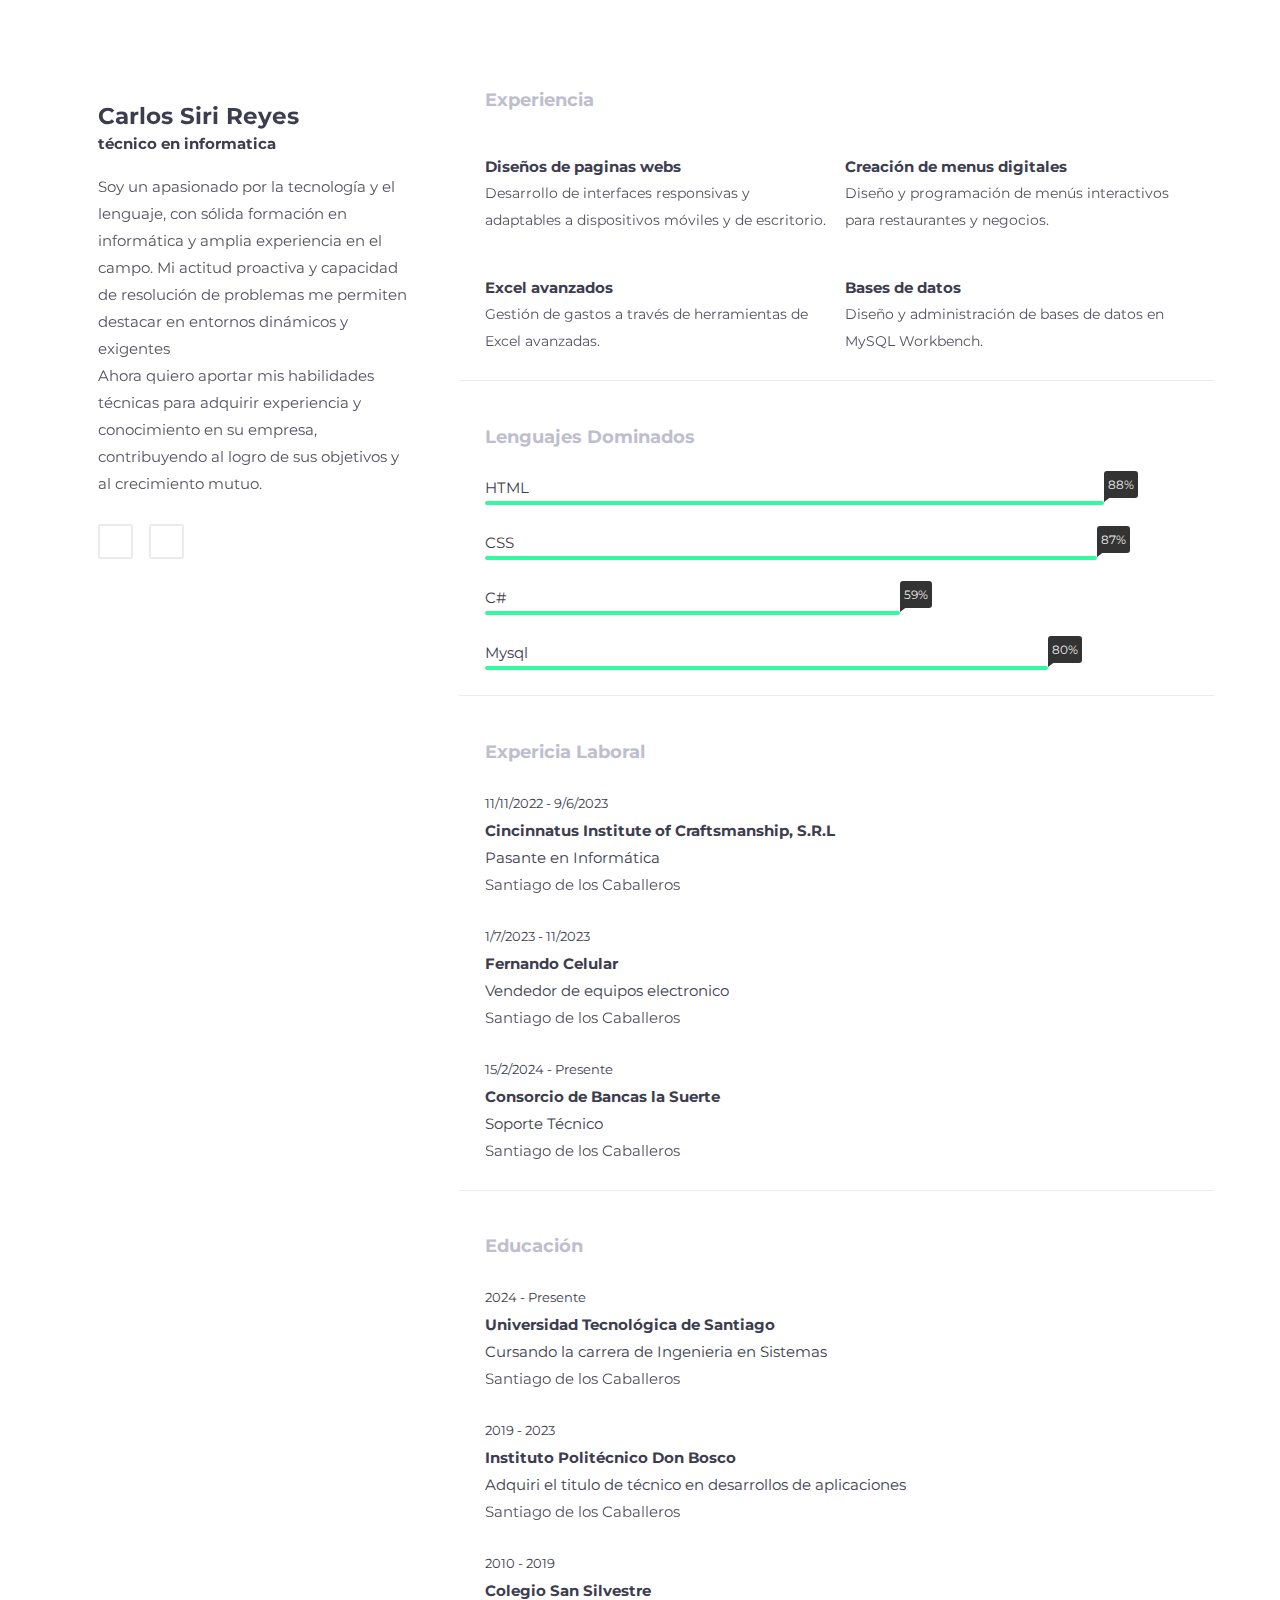
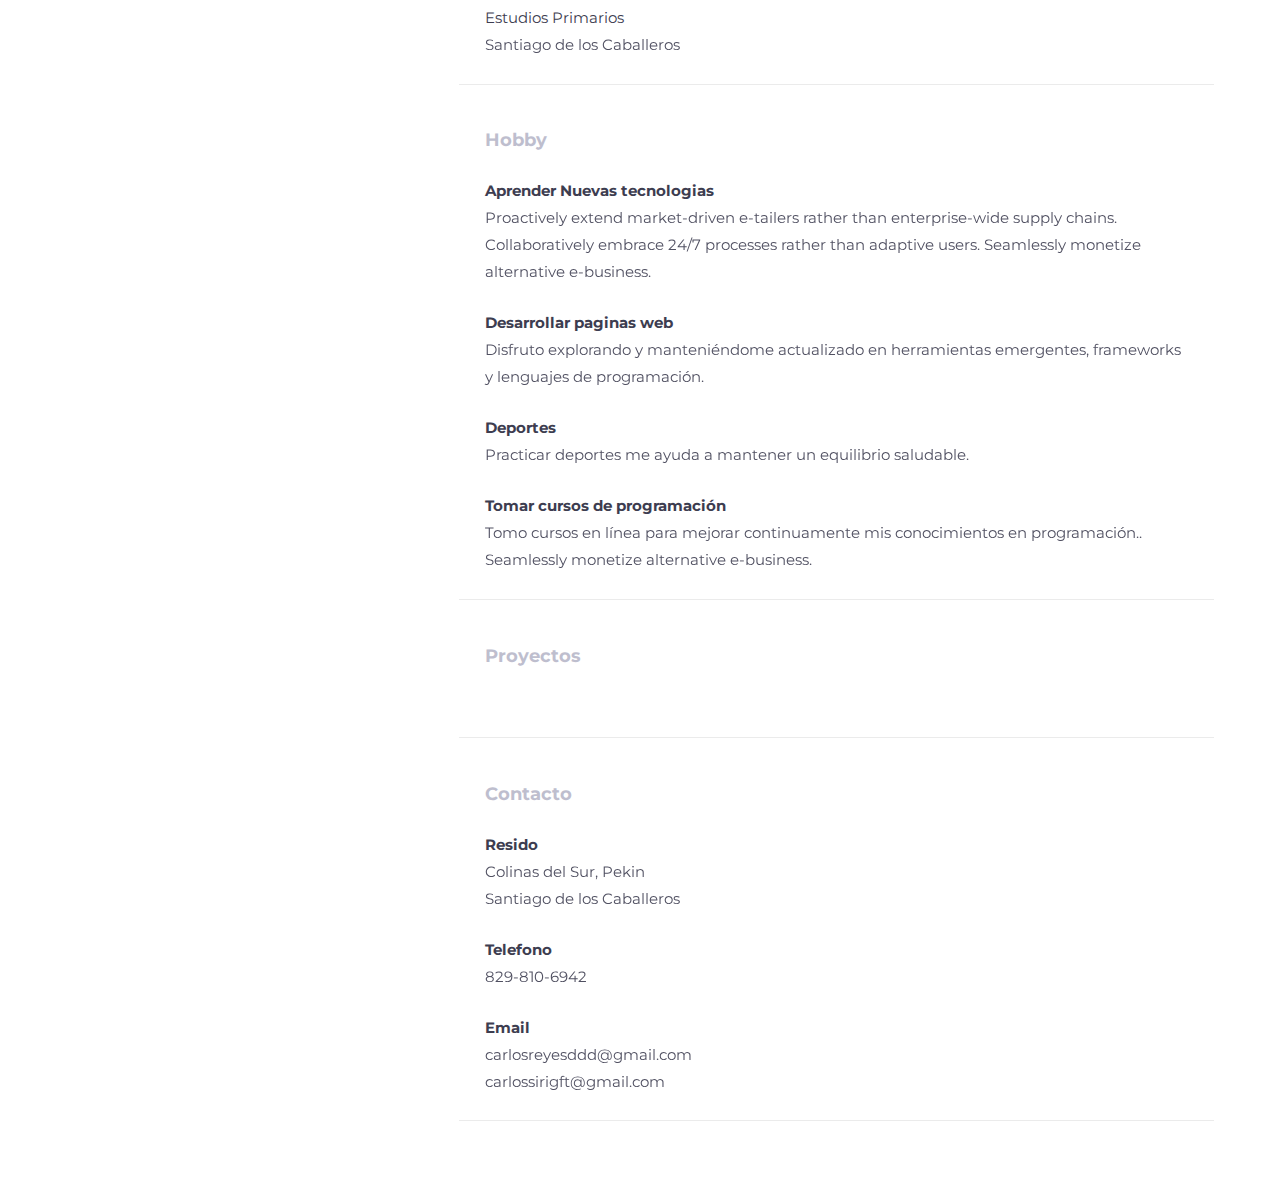
==== index.html @ e286da27 "Add files via upload" ====
<!DOCTYPE html>
<html lang="en">
<head>
    <meta charset="UTF-8">
    <meta http-equiv="X-UA-Compatible" content="IE=edge">
    <meta name="viewport" content="width=device-width, initial-scale=1.0">
    <title>Portafolios</title>

    <!--GOOGLE FONTS-->
    <link rel="preconnect" href="https://fonts.googleapis.com">
    <link rel="preconnect" href="https://fonts.gstatic.com" crossorigin>
    <link href="https://fonts.googleapis.com/css2?family=Montserrat:wght@200;300;400;500;600;700;800;900&display=swap" rel="stylesheet">

    <!--Op Icons-->
     
    <link href="https://cdn.jsdelivr.net/gh/codeOpacity/op_icons@main/op_icons.all.min.css" rel="stylesheet">
                    
    <!--Main Styling-->
    <link rel="stylesheet" href="Estilo.css">
</head>
<body>
    <div class="container">
        <div class="main grid">
            <aside class="sidebar">
                <div class="profile">
                    <div class="profile_img">
                        <img src="img/Perfil (1).png" alt="">
                    </div>
                    <div class="profile_header">
                        <h2>Carlos Siri Reyes</h2>
                        <h4>técnico en informatica</h4>
                    </div>
                    <div class="profile_content">
                        <p>Soy un apasionado por la tecnología y el lenguaje, con sólida formación en informática y amplia experiencia en el campo.
                            Mi actitud proactiva y capacidad de resolución de problemas me permiten destacar en entornos dinámicos y exigentes 
                        </p>
                        <p>Ahora quiero aportar mis habilidades técnicas para adquirir experiencia y conocimiento en su empresa, 
                            contribuyendo al logro de sus objetivos y al crecimiento mutuo.
                        </p>
                    </div>
                    <div class="profile_signature">
                        <img src="./asset/signature.webp" alt="">
                    </div>
                    <div class="profile_links">
                        <a href="tel:1829-810-6942>18298106942"><span class="op-phone-incoming"></span></a>
                        <a href="https://wa.me/+18298106942"><span class="op-message-circle"></span></a>
                    </div>
                </div>
            </aside>

            <main class="wrapper">
                <!--Expertise Section-->
                <section class="expertise">
                    <h2 class="sec_title">Experiencia</h2>
                    <div class="grid col_2">
                        <div class="expertise_item">
                            <h4>Diseños de paginas webs</h4>
                            <p>Desarrollo de interfaces responsivas y adaptables a dispositivos móviles y de escritorio.</p>
                        </div>
                        <div class="expertise_item">
                            <h4>Creación de menus digitales</h4>
                            <p>Diseño y programación de menús interactivos para restaurantes y negocios.</p>
                        </div>
                        <div class="expertise_item">
                            <h4>Excel avanzados</h4>
                            <p>Gestión de gastos a través de herramientas de Excel avanzadas.</p>
                        </div>
                        <div class="expertise_item">
                            <h4>Bases de datos</h4>
                            <p>Diseño y administración de bases de datos en MySQL Workbench.</p>
                        </div>
                    </div>
                </section>

                <!--Skill Section-->
                <section class="skills">
                    <h2 class="sec_title">Lenguajes Dominados</h2>
                    <div class="progress_wrapper">
                        <div class="progress_item">
                            <h4>HTML</h4>
                            <div class="progress_bar">
                                <div class="progress" style="width: 88%;"><span class="progress_tooltip">88%</span></div>
                            </div>
                        </div>
                        <div class="progress_item">
                            <h4>CSS</h4>
                            <div class="progress_bar">
                                <div class="progress" style="width: 87%;"><span class="progress_tooltip">87%</span></div>
                            </div>
                        </div>
                        <div class="progress_item">
                            <h4>C#</h4>
                            <div class="progress_bar">
                                <div class="progress" style="width: 59%;"><span class="progress_tooltip">59%</span></div>
                            </div>
                        </div>
                        <div class="progress_item">
                            <h4>Mysql</h4>
                            <div class="progress_bar">
                                <div class="progress" style="width: 80%;"><span class="progress_tooltip">80%</span></div>
                            </div>
                        </div>
                    </div>
                </section>

                <!--Experience Section-->
                <section class="experience">
                    <h2 class="sec_title">Expericia Laboral</h2>
                    <div class="work_timeline">
                        <div class="work_item">
                            <small>11/11/2022 - 9/6/2023</small>
                            <h4>Cincinnatus Institute of Craftsmanship, S.R.L</h4>
                            <span>Pasante en Informática</span>
                            <p>Santiago de los Caballeros</p>
                        </div>
                        <div class="work_item">
                            <small>1/7/2023 - 11/2023</small>
                            <h4>Fernando Celular</h4>
                            <span>Vendedor de equipos electronico</span>
                            <p>Santiago de los Caballeros</p>
                        </div>
                        <div class="work_item">
                            <small>15/2/2024 - Presente</small>
                            <h4>Consorcio de Bancas la Suerte</h4>
                            <span>Soporte Técnico</span>
                            <p>Santiago de los Caballeros</p>
                        </div>
                    </div>
                </section>

                <!--Education Section-->
                <section class="education">
                    <h2 class="sec_title">Educación</h2>
                    <div class="education_timeline">
                        <div class="education_item">
                            <small>2024 - Presente</small>
                            <h4>Universidad Tecnológica de Santiago</h4>
                            <span>Cursando la carrera de Ingenieria en Sistemas</span>
                            <p>Santiago de los Caballeros</p>
                        </div>
                        <div class="education_item">
                            <small>2019 - 2023</small>
                            <h4>Instituto Politécnico Don Bosco</h4>
                            <span>Adquiri el titulo de técnico en desarrollos de aplicaciones</span>
                            <p>Santiago de los Caballeros</p>
                        </div>
                        <div class="education_item">
                            <small>2010 - 2019</small>
                            <h4>Colegio San Silvestre</h4>
                            <span>Estudios Primarios</span>
                            <p>Santiago de los Caballeros</p>
                        </div>
                    </div>
                </section>

                <!--Interest Section-->
                <section class="interest">
                    <h2 class="sec_title">Hobby</h2>
                    <div class="interest_timeline">
                        <div class="interest_item">
                            <h4>Aprender Nuevas tecnologias </h4>
                            <p>Proactively extend market-driven e-tailers rather than enterprise-wide supply chains. Collaboratively embrace 24/7 processes rather than adaptive users. Seamlessly monetize alternative e-business.</p>
                        </div>
                        <div class="interest_item">
                            <h4>Desarrollar paginas web</h4>
                            <p>Disfruto explorando y manteniéndome actualizado en herramientas emergentes, frameworks y lenguajes de programación.</p>
                        </div>
                        <div class="interest_item">
                            <h4>Deportes</h4>
                            <p> Practicar deportes me ayuda a mantener un equilibrio saludable.</p>
                        </div>
                        <div class="interest_item">
                            <h4>Tomar cursos de programación</h4>
                            <p>Tomo cursos en línea para mejorar continuamente mis conocimientos en programación.. Seamlessly monetize alternative e-business.</p>
                        </div>
                    </div>
                </section>

                <!--Portfolio Section  -->
                <section class="portfolio">
                    <h2 class="sec_title">Proyectos</h2>
                    <div class="grid col_2">
                        <a href="#0" class="project_img">
                            <img src="img/1.png" alt="">
                            <div class="project_details">
                                <h4>Diseño para redes</h4>
                                <small>Cliente Samy Sport</small>
                            </div>
                        </a>
                        <a href="#0" class="project_img">
                            <img src="img/Corporación Zona Franca Santiago - - Brave 3_11_2024 4_03_34 p. m..png" alt="">
                            <div class="project_details">
                                <h4>Diseño web</h4>
                                <small>Area de Nosotros Zona Franca</small>
                            </div>
                        </a>
                    </div>
                </section>

                <!--Contact section-->
                <section class="contact">
                    <h2 class="sec_title">Contacto</h2>
                    <div class="contact_item">
                        <h4>Resido</h4>
                        <p>Colinas del Sur, Pekin</p>
                        <p>Santiago de los Caballeros</p>
                    </div>
                    <div class="contact_item">
                        <h4>Telefono</h4>
                        <p>829-810-6942</p>
                    </div>
                    <div class="contact_item">
                        <h4>Email</h4>
                        <p>carlosreyesddd@gmail.com</p>
                        <p>carlossirigft@gmail.com</p>
                    </div>
                </section>
            </main>
        </div>
    </div>
</body>
</html>
---- Estilo.css ----
/*VARIABLES*/
:root {
    --primary: #3d3d50;
    --secondary: #31fa9f;
    --light: #ebebeb;
    --dark: #333;
    --gray: #bebece;
    --hover: all .3s ease-out;
  }
  
  /*GLOBAL*/
  * {
    margin: 0;
    padding: 0;
    box-sizing: border-box;
  }
  body {
    background: url('./asset/pattern-bg.webp');
    background-attachment: fixed;
    height: 100%;
    min-height: 100vh;
    font-family: 'Montserrat', sans-serif;
    font-size: 15px;
    line-height: 1.8em;
    color: var(--primary);
    overflow-x: hidden;
  }
  a {
    text-decoration: none;
    color: var(--primary);
  }
  p {
    opacity: .9;
  }
  img {
    max-width: 100%;
    height: auto;
    vertical-align: middle;
  }
  section {
    padding: clamp(1rem,2vw,2rem);
    margin-bottom: 1rem;
    border-bottom: 1px solid var(--light);
  }
  
  .sec_title {
    font-size: 1.15rem;
    margin-bottom: 1rem;
    color: var(--gray);
  }
  
  [class*="_item"] {
    margin-top: 1.5rem;
  }
  
  /*Layout Grid*/
  
  .container {
    width: 100%;
    max-width: 1180px;
    padding: 0 1rem;
    margin: 60px auto;
  }
  .grid {
    display: grid;
    gap: 1rem;
  }
  
  /* Sidebar */
  
  .sidebar {
    position: relative;
  }
  .profile{
    position: sticky!important;
    top: 0;
    height: calc(100vh - 10px);
    padding:0 2rem;
    overflow-y: auto;
  }
  .profile::-webkit-scrollbar {
    width: 6px;
  }
  .profile_header {
    margin: 1rem 0;
  }
  
  .profile_links {
    display: flex;
  }
  .profile_links a {
    text-decoration: none;
    height: 35px;
    width: 35px;
    margin-right: 1rem;
    display: grid;
    place-items: center;
    font-size: 16px;
    color: var(--dark);
    border-radius: 2px;
    border: 2px solid var(--light);
  }
  .profile_links a:hover {
    transition: var(--hover);
    color: var(--secondary);
  }
  
  /*Expertise Section*/
  
  .expertise_item p{
    font-size: 0.875rem;
  }
  
  /*Skillls Section*/
  .progress_item h4 {
    font-weight: normal;
  }
  .progress_bar {
    position: relative;
    border-radius: 4px;
    height: 4px;
  }
  .progress {
    position: absolute;
    height: 100%;
    background: var(--secondary);
    z-index: 0;
    border-radius: 4px;
    text-align: right;
    animation: fromZero ease-in-out 1s;
  }
  @keyframes fromZero {
    from {
        width: 0;
    }
  }
  .progress_tooltip {
    position: absolute;
    top: -30px;
    padding: 0 .26rem;
    font-size: 12px;
    background: var(--dark);
    border-radius: 3px;
    color: var(--light);
  }
  .progress_tooltip::after{
    content: '';
    position: absolute;
    left: 0;
    bottom: -4px;
    border-top: 6px solid var(--dark);
    border-right: 8px solid transparent;
  }
  
  /*Portfolio Section*/
  .project_img {
    position: relative;
    display: block;
    text-decoration: none;
    color: var(--light);
  }
  .project_img img {
    width: 100%;
  }
  
  .project_img .project_details {
    position: absolute;
    bottom: .5rem;
    left: .5rem;
    background: linear-gradient(to right,rgba(84, 84, 84, 0.198),rgba(0, 0, 0, 0.5));
    padding: 1rem;
    opacity: 0;
    transition: var(--hover);
  }
  .project_img:hover .project_details {
    opacity: 1;
  }
  /*Contact Form Section*/
  input,textarea{
    display: block;
    width: 100%;
    padding: 15px;
    border: 1px solid var(--secondary);
    outline: 0;
  }
  ::placeholder {
    font-family: Montserrat;
  }
  button {
    background: var(--secondary);
    outline: none;
    border: none;
    padding: 13px 35px;
    color: var(--light);
    cursor: pointer;
    margin-top: 1rem;
    transition: var(--hover);
  }
  button:hover {
    opacity: .8;
  }
  
  /*FOOTER*/
  footer p{
    text-align: center;
  }
  
  /* Responsive */
  @media (min-width:768px) {
    .main.grid {
        grid-template-columns: 1fr 2fr;
    }
    .col_2 {
        grid-template-columns: repeat(2,1fr);
    }
  }
  
  
  
  
  
  
  
  
  
  
  
  
  
  
  /*  */
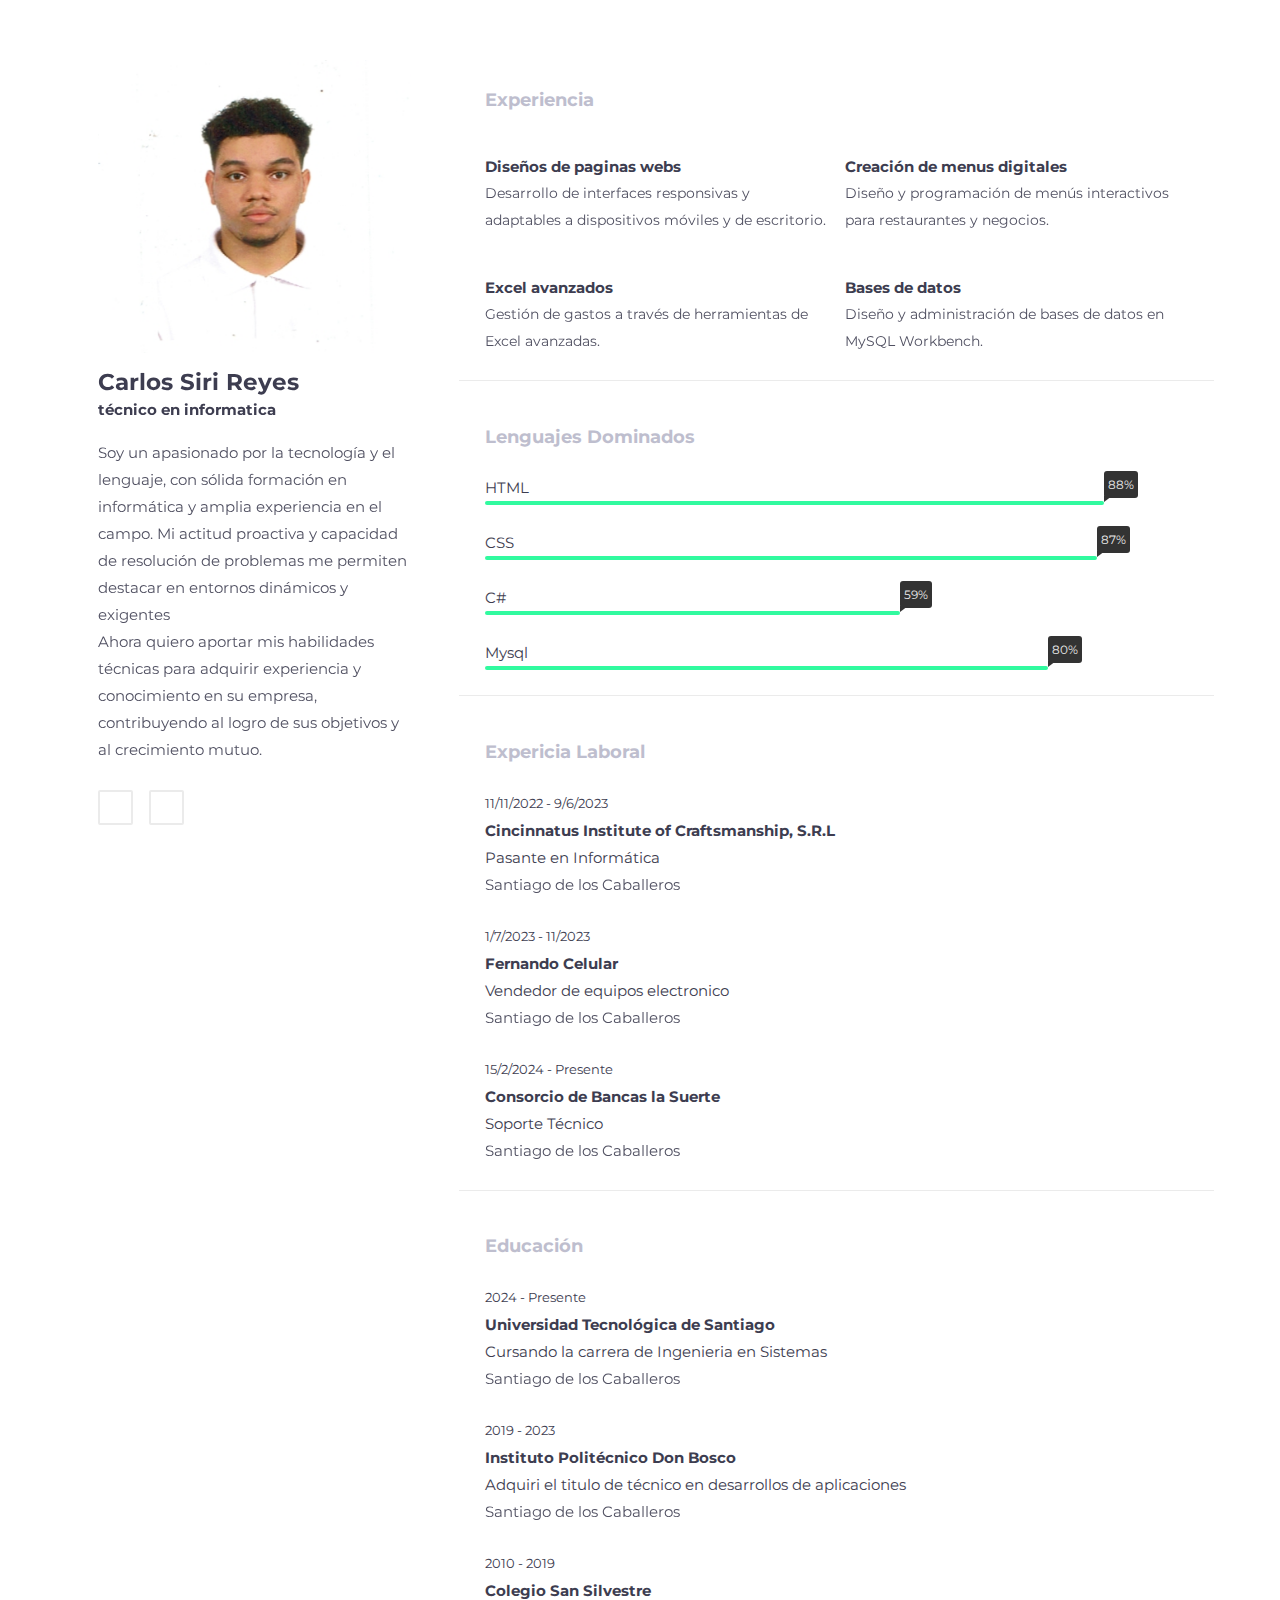
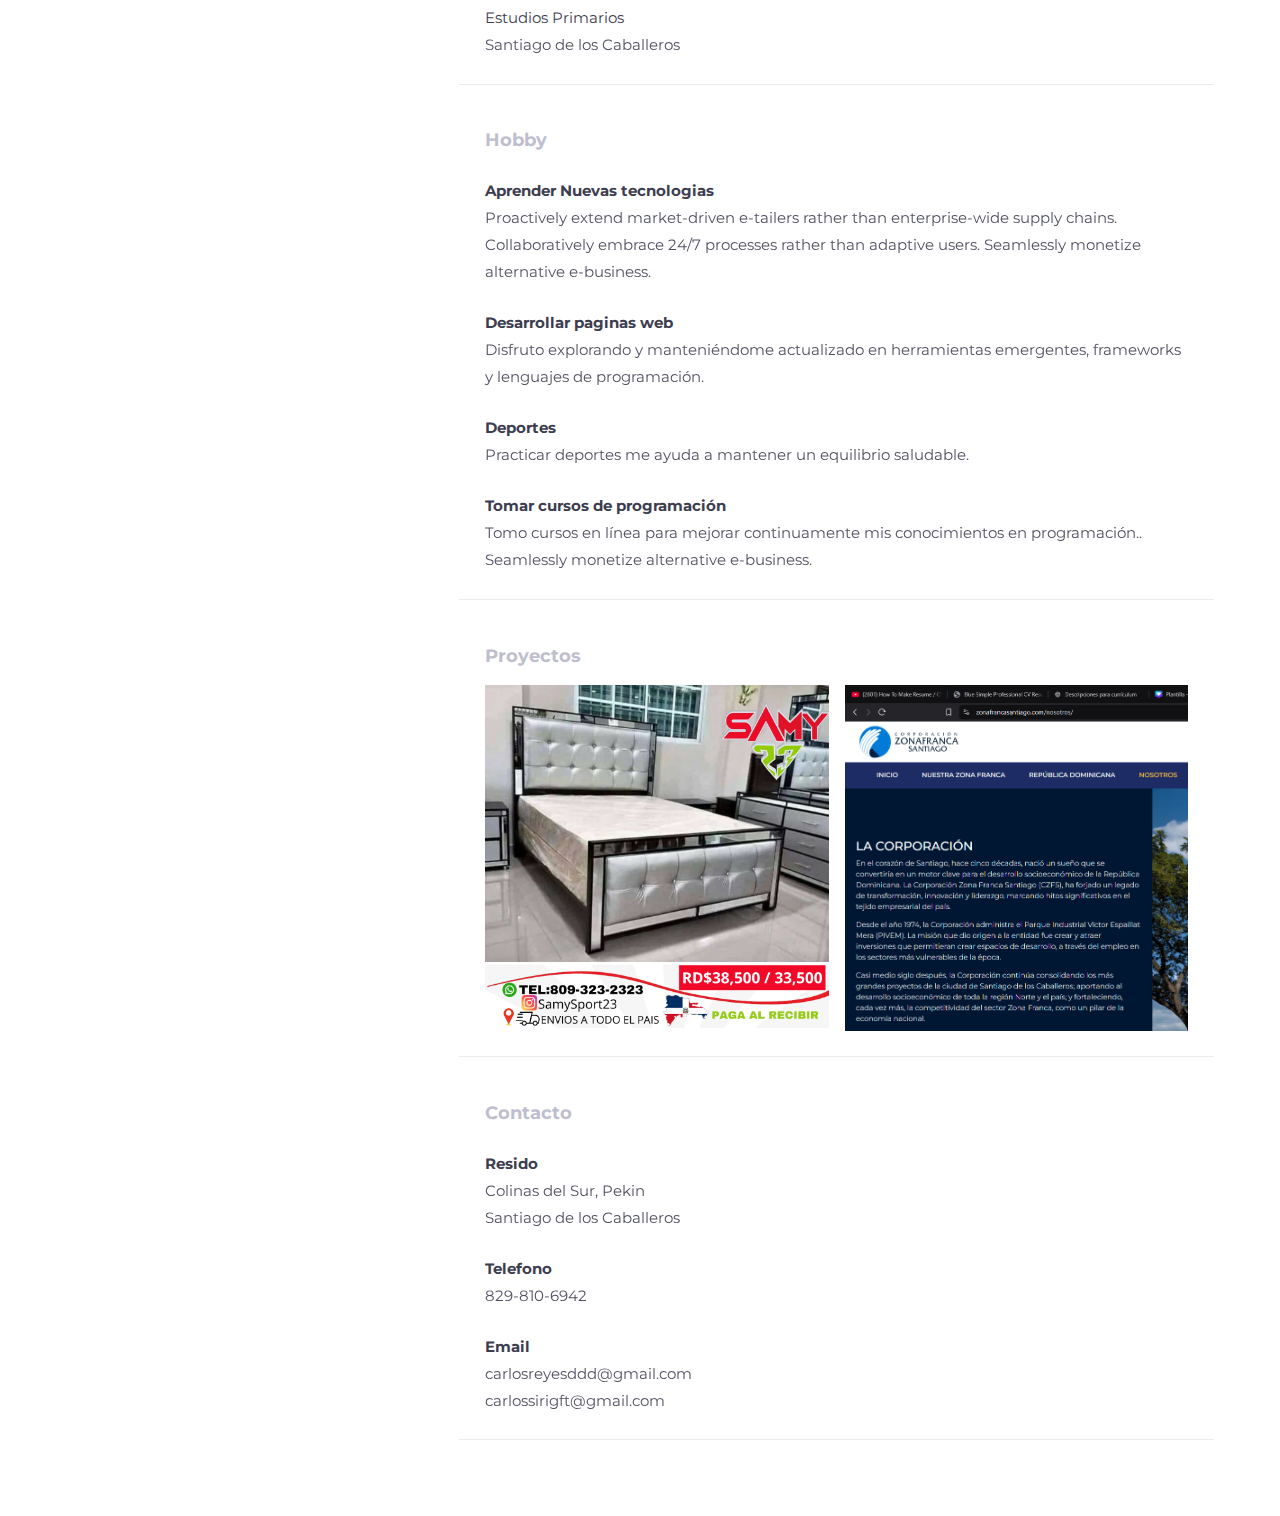
==== commit 210c5947: "Update index.html" ====
--- a/index.html
+++ b/index.html
@@ -24,7 +24,7 @@
             <aside class="sidebar">
                 <div class="profile">
                     <div class="profile_img">
-                        <img src="img/Perfil (1).png" alt="">
+                        <img src="Perfil (1).png" alt="">
                     </div>
                     <div class="profile_header">
                         <h2>Carlos Siri Reyes</h2>
@@ -181,14 +181,14 @@
                     <h2 class="sec_title">Proyectos</h2>
                     <div class="grid col_2">
                         <a href="#0" class="project_img">
-                            <img src="img/1.png" alt="">
+                            <img src="Perfil (2).png" alt="">
                             <div class="project_details">
                                 <h4>Diseño para redes</h4>
                                 <small>Cliente Samy Sport</small>
                             </div>
                         </a>
                         <a href="#0" class="project_img">
-                            <img src="img/Corporación Zona Franca Santiago - - Brave 3_11_2024 4_03_34 p. m..png" alt="">
+                            <img src="Perfil (3).png" alt="">
                             <div class="project_details">
                                 <h4>Diseño web</h4>
                                 <small>Area de Nosotros Zona Franca</small>
@@ -219,4 +219,4 @@
         </div>
     </div>
 </body>
-</html>+</html>
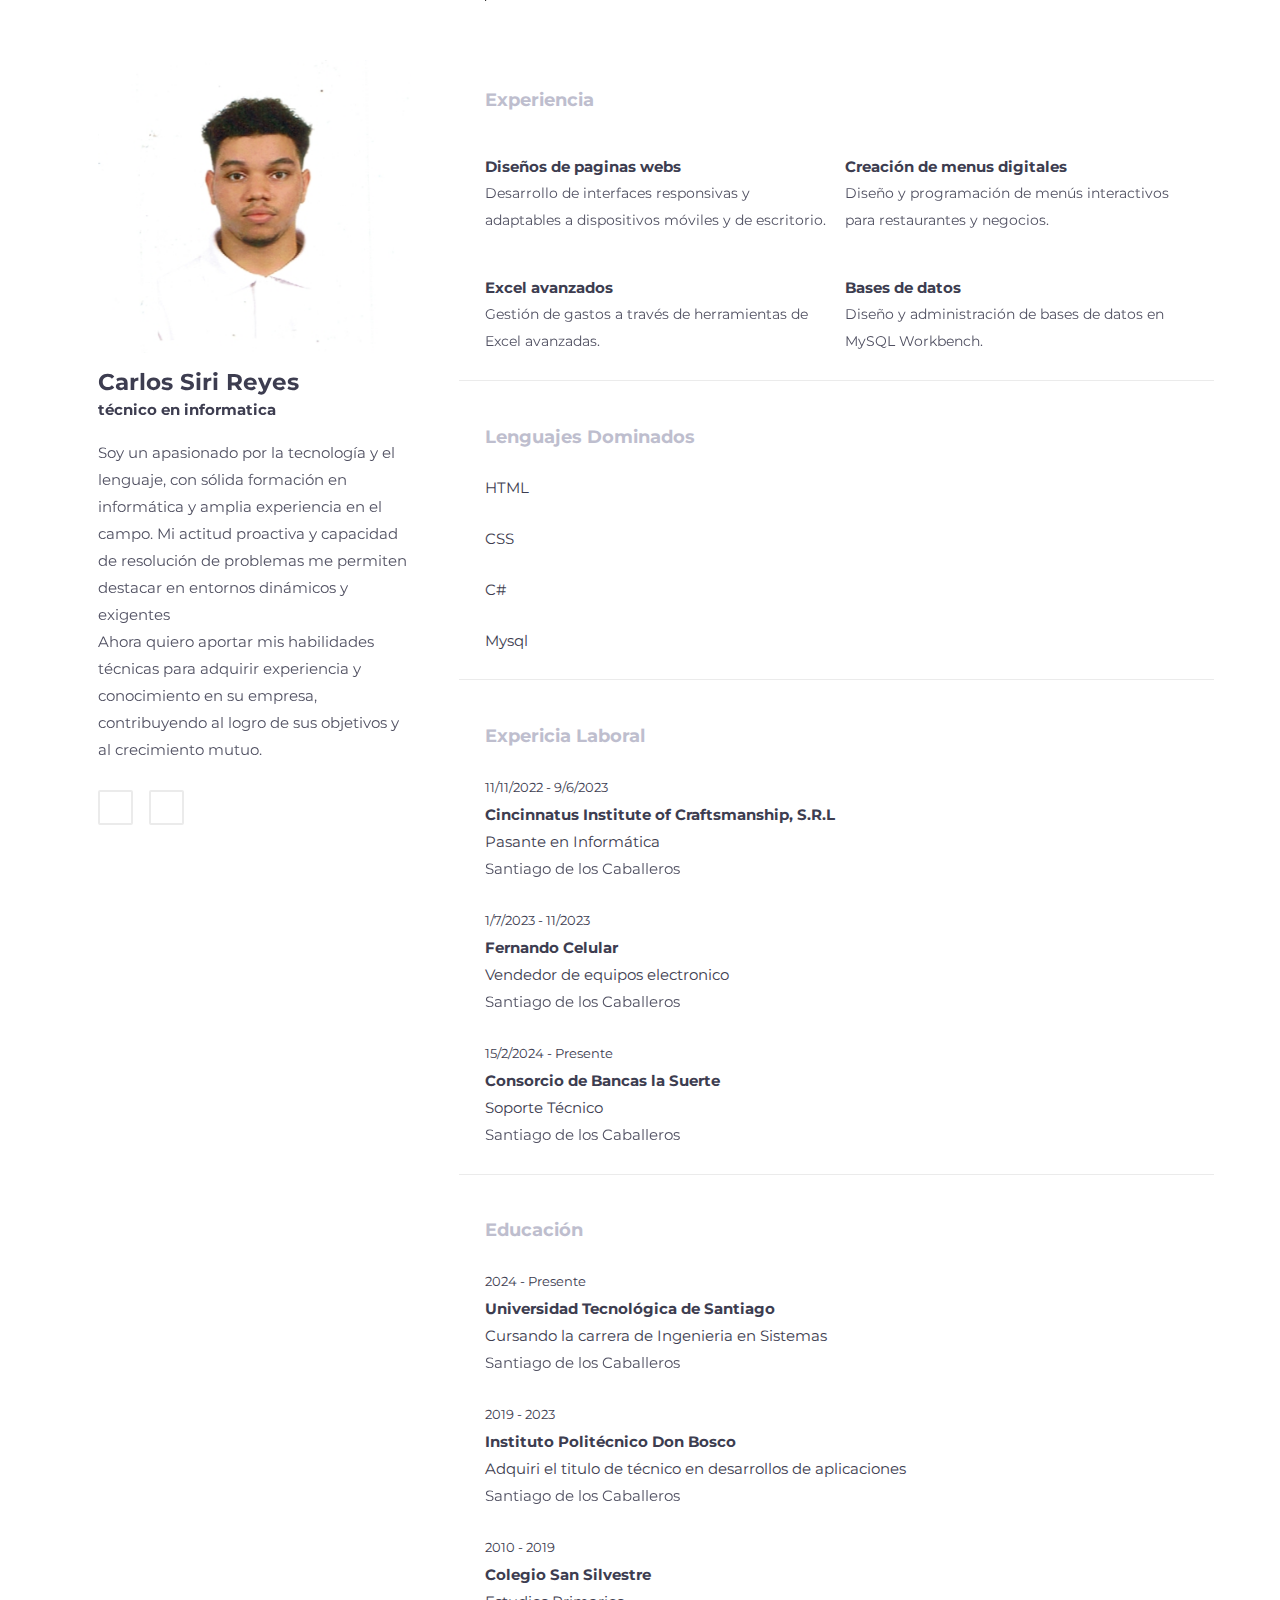
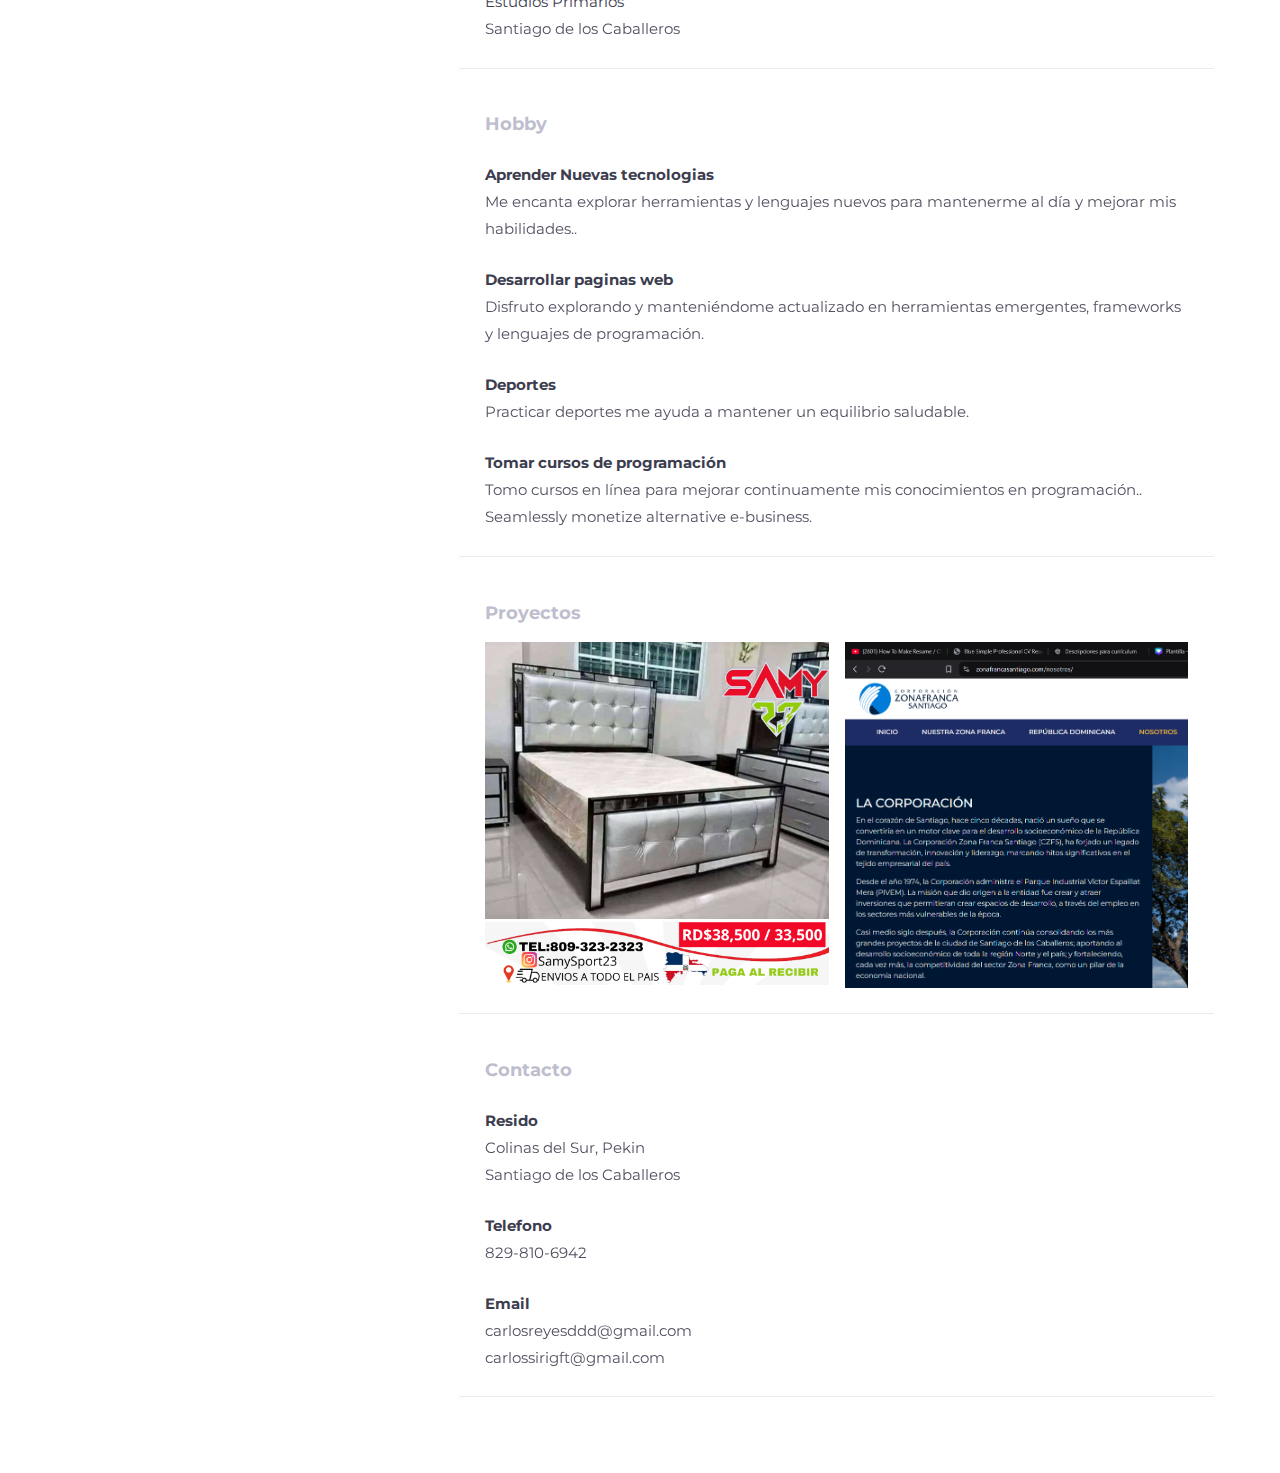
==== commit 34fb4d03: "Add files via upload" ====
--- a/index.html
+++ b/index.html
@@ -24,7 +24,7 @@
             <aside class="sidebar">
                 <div class="profile">
                     <div class="profile_img">
-                        <img src="Perfil (1).png" alt="">
+                        <img src="Perfil.png" alt="">
                     </div>
                     <div class="profile_header">
                         <h2>Carlos Siri Reyes</h2>
@@ -78,25 +78,25 @@
                     <div class="progress_wrapper">
                         <div class="progress_item">
                             <h4>HTML</h4>
-                            <div class="progress_bar">
+                            <div>
                                 <div class="progress" style="width: 88%;"><span class="progress_tooltip">88%</span></div>
                             </div>
                         </div>
                         <div class="progress_item">
                             <h4>CSS</h4>
-                            <div class="progress_bar">
+                            <div>
                                 <div class="progress" style="width: 87%;"><span class="progress_tooltip">87%</span></div>
                             </div>
                         </div>
                         <div class="progress_item">
                             <h4>C#</h4>
-                            <div class="progress_bar">
+                            <div >
                                 <div class="progress" style="width: 59%;"><span class="progress_tooltip">59%</span></div>
                             </div>
                         </div>
                         <div class="progress_item">
                             <h4>Mysql</h4>
-                            <div class="progress_bar">
+                            <div>
                                 <div class="progress" style="width: 80%;"><span class="progress_tooltip">80%</span></div>
                             </div>
                         </div>
@@ -159,7 +159,7 @@
                     <div class="interest_timeline">
                         <div class="interest_item">
                             <h4>Aprender Nuevas tecnologias </h4>
-                            <p>Proactively extend market-driven e-tailers rather than enterprise-wide supply chains. Collaboratively embrace 24/7 processes rather than adaptive users. Seamlessly monetize alternative e-business.</p>
+                            <p>Me encanta explorar herramientas y lenguajes nuevos para mantenerme al día y mejorar mis habilidades..</p>
                         </div>
                         <div class="interest_item">
                             <h4>Desarrollar paginas web</h4>
@@ -181,14 +181,14 @@
                     <h2 class="sec_title">Proyectos</h2>
                     <div class="grid col_2">
                         <a href="#0" class="project_img">
-                            <img src="Perfil (2).png" alt="">
+                            <img src="img2.png" alt="">
                             <div class="project_details">
                                 <h4>Diseño para redes</h4>
                                 <small>Cliente Samy Sport</small>
                             </div>
                         </a>
                         <a href="#0" class="project_img">
-                            <img src="Perfil (3).png" alt="">
+                            <img src="img3.png" alt="">
                             <div class="project_details">
                                 <h4>Diseño web</h4>
                                 <small>Area de Nosotros Zona Franca</small>
@@ -219,4 +219,4 @@
         </div>
     </div>
 </body>
-</html>
+</html>--- a/Estilo.css
+++ b/Estilo.css
@@ -115,20 +115,8 @@
   .progress_item h4 {
     font-weight: normal;
   }
-  .progress_bar {
-    position: relative;
-    border-radius: 4px;
-    height: 4px;
-  }
-  .progress {
-    position: absolute;
-    height: 100%;
-    background: var(--secondary);
-    z-index: 0;
-    border-radius: 4px;
-    text-align: right;
-    animation: fromZero ease-in-out 1s;
-  }
+  
+  
   @keyframes fromZero {
     from {
         width: 0;
@@ -175,7 +163,7 @@
   .project_img:hover .project_details {
     opacity: 1;
   }
-  /*Contact Form Section*/
+  
   input,textarea{
     display: block;
     width: 100%;
@@ -200,11 +188,6 @@
     opacity: .8;
   }
   
-  /*FOOTER*/
-  footer p{
-    text-align: center;
-  }
-  
   /* Responsive */
   @media (min-width:768px) {
     .main.grid {
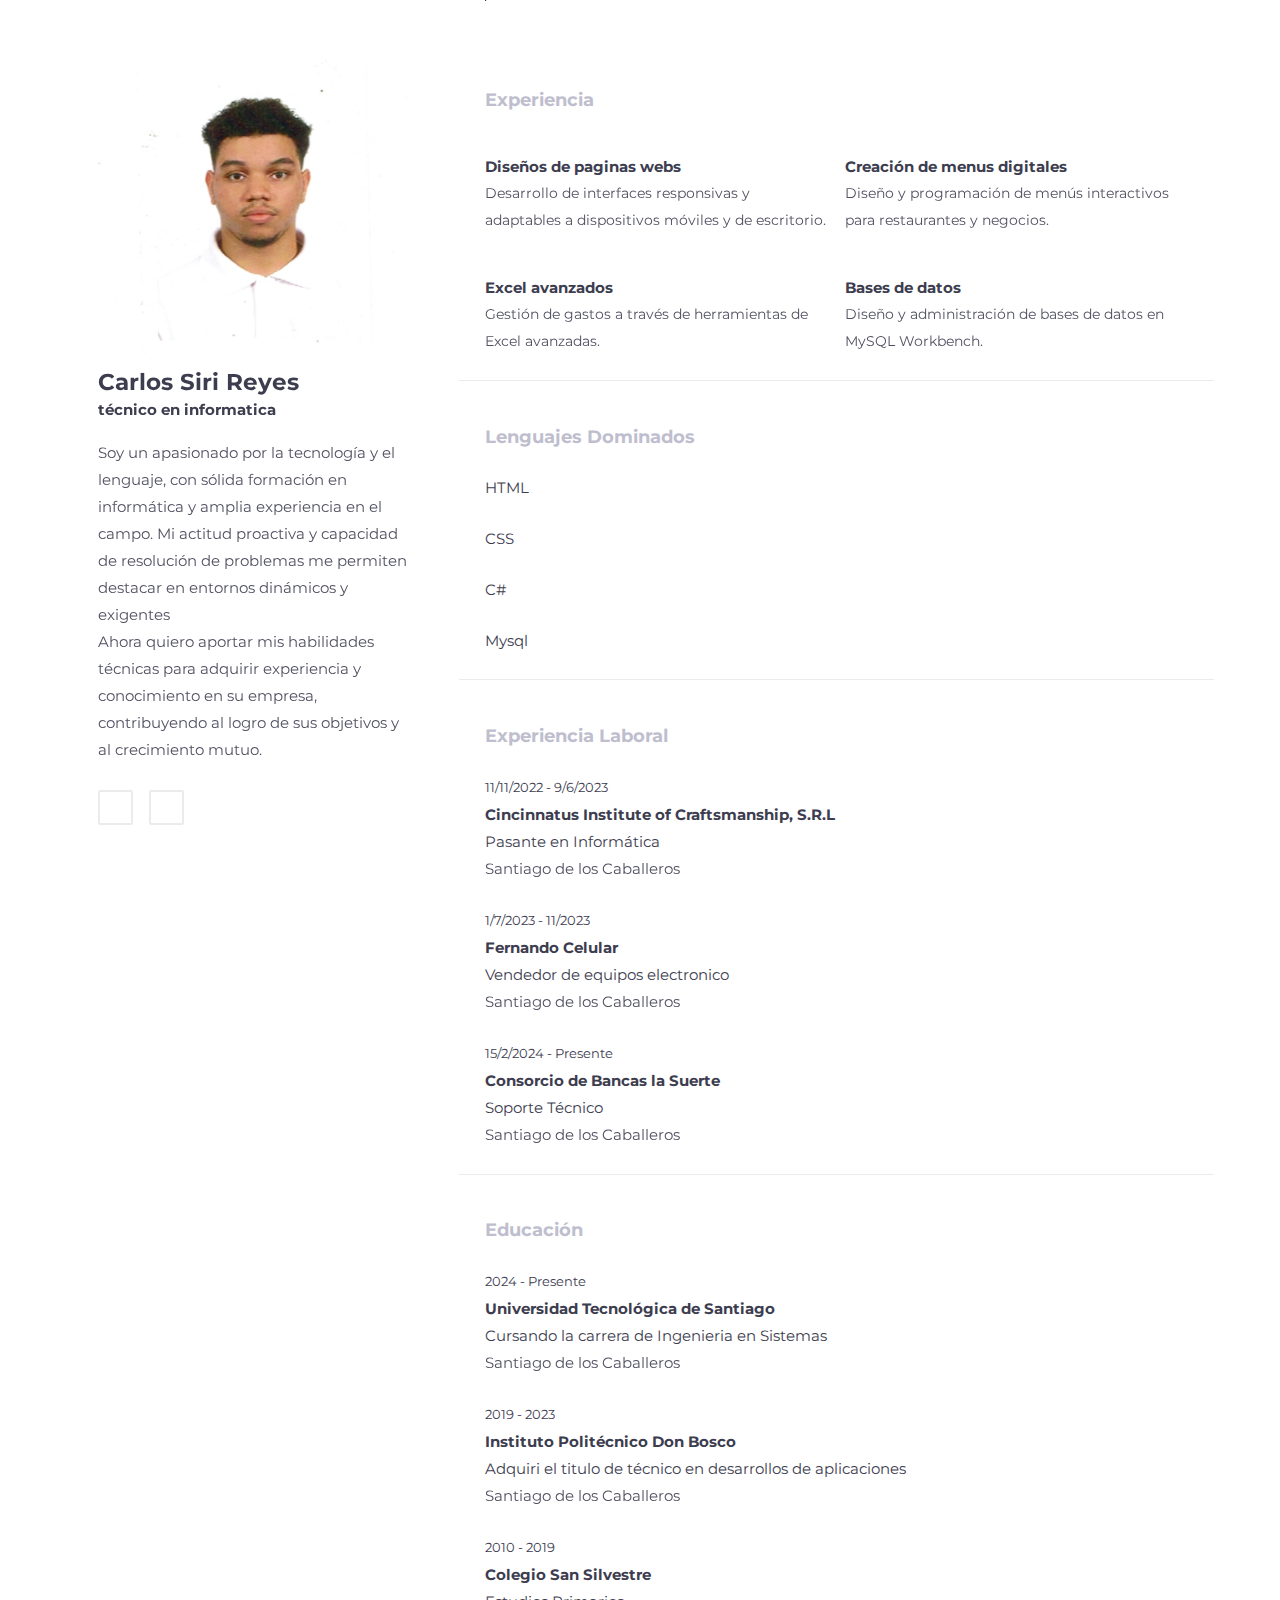
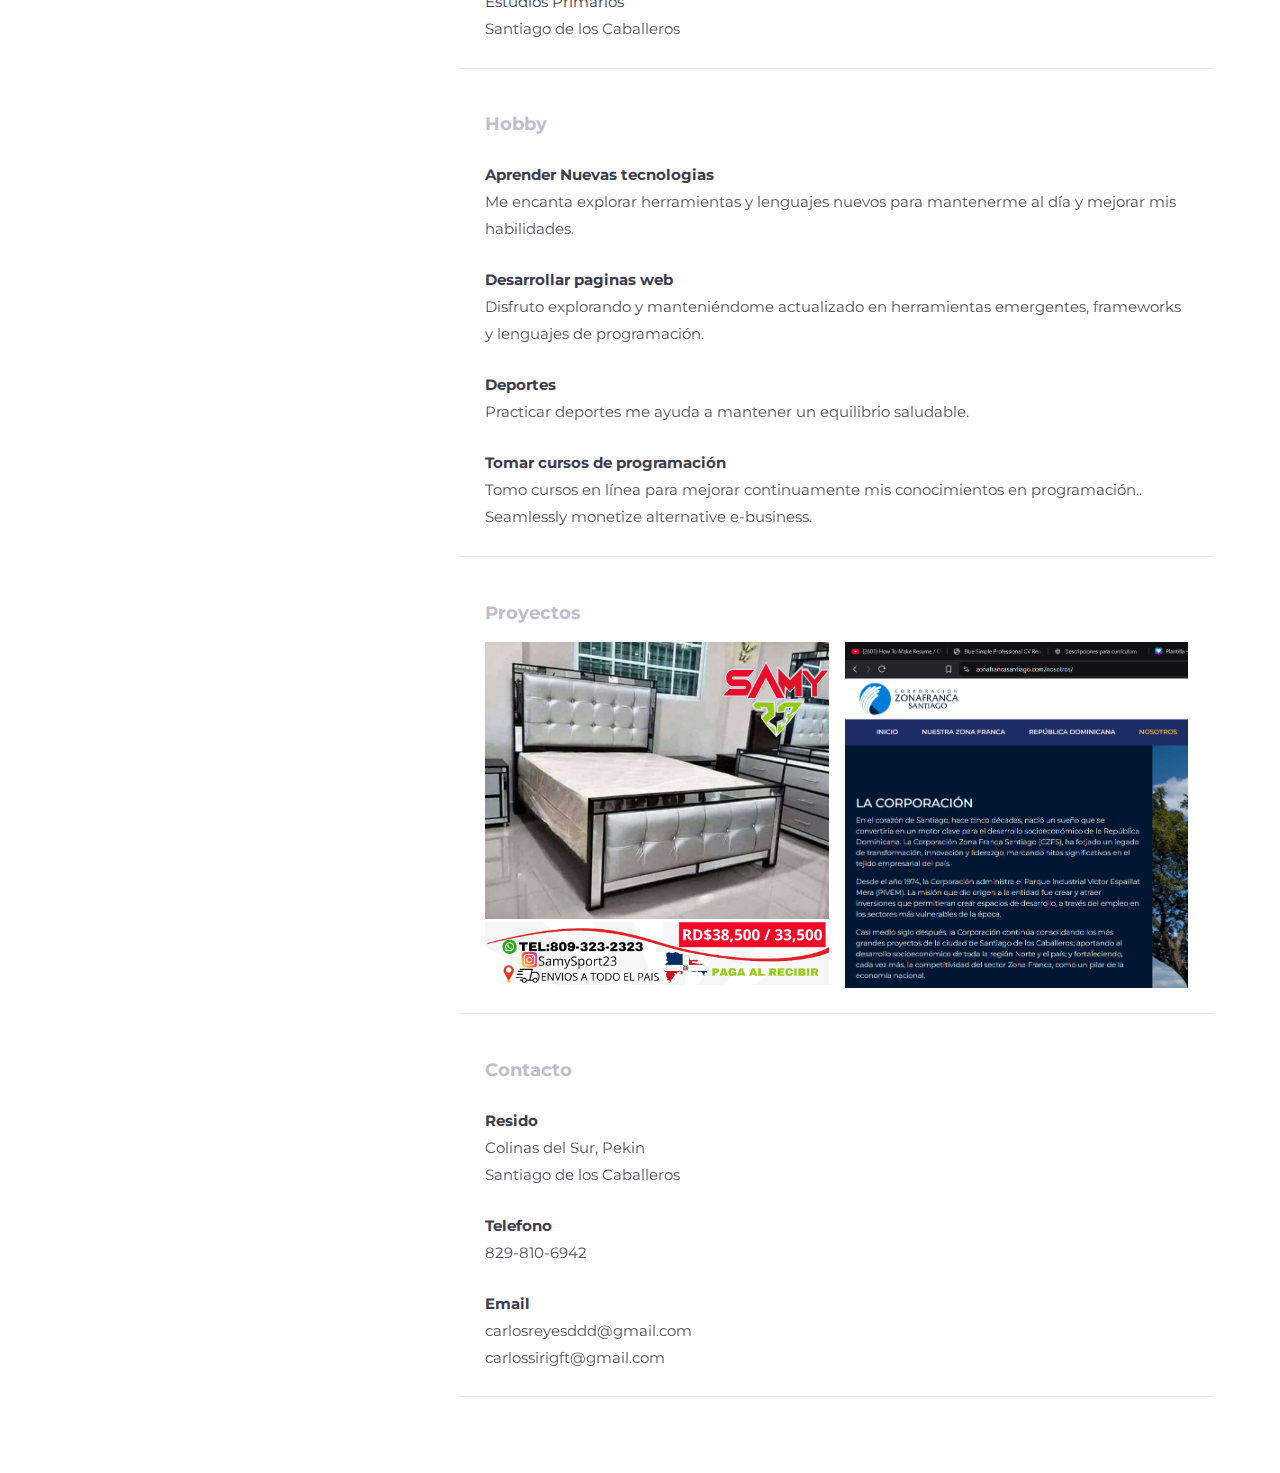
==== commit e44f0dd8: "Update index.html" ====
--- a/index.html
+++ b/index.html
@@ -105,7 +105,7 @@
 
                 <!--Experience Section-->
                 <section class="experience">
-                    <h2 class="sec_title">Expericia Laboral</h2>
+                    <h2 class="sec_title">Experiencia Laboral</h2>
                     <div class="work_timeline">
                         <div class="work_item">
                             <small>11/11/2022 - 9/6/2023</small>
@@ -159,7 +159,7 @@
                     <div class="interest_timeline">
                         <div class="interest_item">
                             <h4>Aprender Nuevas tecnologias </h4>
-                            <p>Me encanta explorar herramientas y lenguajes nuevos para mantenerme al día y mejorar mis habilidades..</p>
+                            <p>Me encanta explorar herramientas y lenguajes nuevos para mantenerme al día y mejorar mis habilidades.</p>
                         </div>
                         <div class="interest_item">
                             <h4>Desarrollar paginas web</h4>
@@ -219,4 +219,4 @@
         </div>
     </div>
 </body>
-</html>+</html>
